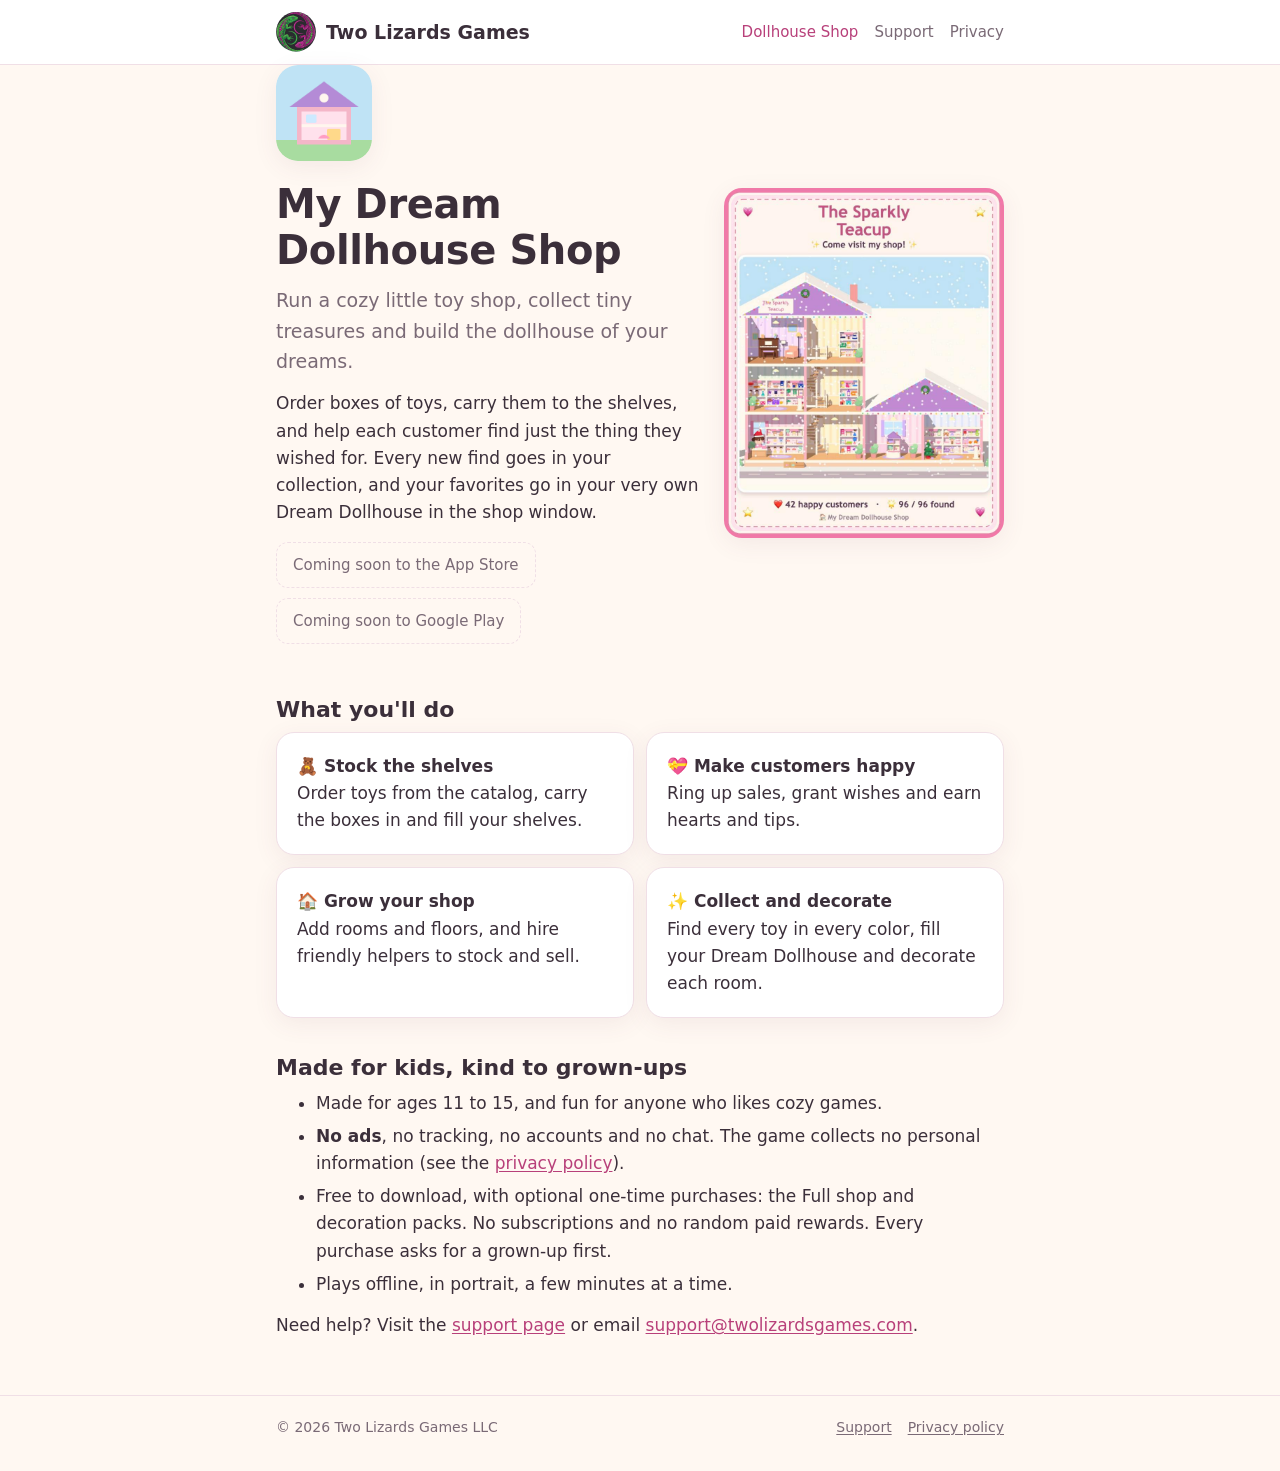
==== dollhouse-shop/index.html @ 4b40ef6c "Studio site: home, My Dream Dollhouse Shop, privacy policy, support, logo" ====
<!doctype html>
<html lang="en">
<head>
  <meta charset="utf-8">
  <meta name="viewport" content="width=device-width, initial-scale=1">
  <title>My Dream Dollhouse Shop</title>
  <meta name="description" content="My Dream Dollhouse Shop: a cozy 3D toy shop game. Stock the shelves, help your customers, collect tiny treasures and build your dream dollhouse.">
  <link rel="stylesheet" href="/style.css">
  <link rel="icon" href="/img/logo.svg" type="image/svg+xml">
</head>
<body>
  <header class="site-head">
    <div class="wrap">
      <a class="brand" href="/"><img src="/img/logo.svg" alt="" width="40" height="40"> Two Lizards Games</a>
      <nav class="site-nav" aria-label="Main">
        <a href="/dollhouse-shop/" aria-current="page">Dollhouse Shop</a>
        <a href="/support/">Support</a>
        <a href="/privacy/">Privacy</a>
      </nav>
    </div>
  </header>

  <main class="wrap">
    <section class="hero">
      <div class="hero-text">
        <img class="app-icon" src="/img/dollhouse-shop-icon.png" alt="My Dream Dollhouse Shop app icon" width="96" height="96">
        <h1>My Dream Dollhouse Shop</h1>
        <p class="lead">Run a cozy little toy shop, collect tiny treasures and build the dollhouse of your dreams.</p>
        <p>Order boxes of toys, carry them to the shelves, and help each customer find just the thing they wished for.
          Every new find goes in your collection, and your favorites go in your very own Dream Dollhouse in the shop window.</p>
        <div class="badges" aria-label="Where to get it">
          <span class="badge">Coming soon to the App Store</span>
          <span class="badge">Coming soon to Google Play</span>
        </div>
      </div>
      <img class="shot" src="/img/dollhouse-shop-house.jpg" alt="A player's shop: a cozy three-story toy shop full of shelves of toys, with a piano room, spiral stairs and Christmas lights" width="800" height="1000">
    </section>

    <h2>What you'll do</h2>
    <ul class="features">
      <li class="card"><b>🧸 Stock the shelves</b>Order toys from the catalog, carry the boxes in and fill your shelves.</li>
      <li class="card"><b>💝 Make customers happy</b>Ring up sales, grant wishes and earn hearts and tips.</li>
      <li class="card"><b>🏠 Grow your shop</b>Add rooms and floors, and hire friendly helpers to stock and sell.</li>
      <li class="card"><b>✨ Collect and decorate</b>Find every toy in every color, fill your Dream Dollhouse and decorate each room.</li>
    </ul>

    <h2>Made for kids, kind to grown-ups</h2>
    <ul>
      <li>Made for ages 11 to 15, and fun for anyone who likes cozy games.</li>
      <li><b>No ads</b>, no tracking, no accounts and no chat. The game collects no personal information
        (see the <a href="/privacy/">privacy policy</a>).</li>
      <li>Free to download, with optional one-time purchases: the Full shop and decoration packs.
        No subscriptions and no random paid rewards. Every purchase asks for a grown-up first.</li>
      <li>Plays offline, in portrait, a few minutes at a time.</li>
    </ul>

    <p>Need help? Visit the <a href="/support/">support page</a> or email <a href="mailto:support@twolizardsgames.com">support@twolizardsgames.com</a>.</p>
  </main>

  <footer class="site-foot">
    <div class="wrap">
      <span>© 2026 Two Lizards Games LLC</span>
      <nav aria-label="Footer"><a href="/support/">Support</a><a href="/privacy/">Privacy policy</a></nav>
    </div>
  </footer>
</body>
</html>
---- style.css ----
/* Two Lizards Games: one stylesheet for every page. Plain CSS, no build step, no web fonts (nothing loads from
   another site, so visitors' browsers never talk to anyone but GitHub Pages). */

:root {
  --bg: #fff8f2;
  --card: #ffffff;
  --text: #3b2f3a;
  --muted: #7a6a76;
  --line: #f0dfe6;
  --pink: #e86fa8;
  --pink-ink: #b8407a;
  --mint: #9fe0c8;
  --mint-soft: #e3f7ef;
  --lizard: #5fae6e;
  --shadow: 0 6px 24px rgba(120, 60, 90, 0.08);
  --radius: 18px;
  color-scheme: light;
}

@media (prefers-color-scheme: dark) {
  :root:not([data-theme="light"]) {
    --bg: #1f1a22;
    --card: #2a232e;
    --text: #f3e9f0;
    --muted: #b9a9b5;
    --line: #3d3342;
    --pink: #f08cbb;
    --pink-ink: #f6a9cd;
    --mint-soft: #233832;
    --lizard: #7cc78a;
    --shadow: 0 6px 24px rgba(0, 0, 0, 0.3);
    color-scheme: dark;
  }
}

* { box-sizing: border-box; }
img { max-width: 100%; height: auto; }

html { -webkit-text-size-adjust: 100%; }

body {
  margin: 0;
  background: var(--bg);
  color: var(--text);
  font: 17px/1.6 ui-rounded, "SF Pro Rounded", system-ui, -apple-system, "Segoe UI", Roboto, "Helvetica Neue", Arial, sans-serif;
}

a { color: var(--pink-ink); text-underline-offset: 2px; }
a:hover { color: var(--pink); }

.wrap { max-width: 760px; margin: 0 auto; padding: 0 16px; }

/* Header and footer */
.site-head { border-bottom: 1px solid var(--line); background: var(--card); }
.site-head .wrap { display: flex; align-items: center; justify-content: space-between; gap: 12px; padding-top: 12px; padding-bottom: 12px; flex-wrap: wrap; }
.brand { display: flex; align-items: center; gap: 10px; color: var(--text); text-decoration: none; font-weight: 800; font-size: 19px; }
.brand img { width: 40px; height: 40px; flex: none; }
.site-nav { display: flex; gap: 4px 16px; flex-wrap: wrap; font-size: 15px; }
.site-nav a { color: var(--muted); text-decoration: none; padding: 4px 0; }
.site-nav a:hover, .site-nav a[aria-current="page"] { color: var(--pink-ink); }

.site-foot { margin-top: 56px; border-top: 1px solid var(--line); color: var(--muted); font-size: 14px; }
.site-foot .wrap { padding-top: 20px; padding-bottom: 32px; display: flex; flex-wrap: wrap; gap: 8px 20px; justify-content: space-between; }
.site-foot nav { display: flex; gap: 16px; flex-wrap: wrap; }
.site-foot a { color: var(--muted); }

/* Text */
main { padding-top: 32px; }
h1 { font-size: clamp(28px, 6vw, 40px); line-height: 1.15; margin: 0 0 12px; letter-spacing: -0.01em; }
h2 { font-size: 22px; line-height: 1.25; margin: 36px 0 8px; }
h3 { font-size: 18px; margin: 24px 0 4px; }
p, ul, ol { margin: 0 0 14px; }
li { margin-bottom: 6px; }
.lead { font-size: 19px; color: var(--muted); }
.small { font-size: 14px; color: var(--muted); }

/* Blocks */
.card { background: var(--card); border: 1px solid var(--line); border-radius: var(--radius); box-shadow: var(--shadow); padding: 20px; }
.note { background: var(--mint-soft); border-radius: var(--radius); padding: 16px 18px; margin: 20px 0; }
.note p:last-child, .note ul:last-child { margin-bottom: 0; }

.game-card { display: flex; gap: 18px; align-items: center; text-decoration: none; color: var(--text); margin-top: 20px; }
.game-card:hover { border-color: var(--pink); color: var(--text); }
.game-card img { width: 88px; height: 88px; border-radius: 20px; flex: none; }
.game-card h3 { margin: 0 0 2px; }
.game-card p { margin: 0; color: var(--muted); font-size: 15px; }

.studio-art { display: block; width: 100%; border-radius: var(--radius); margin-bottom: 24px; box-shadow: var(--shadow); }

.hero { display: grid; gap: 24px; align-items: center; }
.hero-text img.app-icon { width: 96px; height: 96px; border-radius: 22px; box-shadow: var(--shadow); margin-bottom: 12px; }
.shot { width: 100%; max-width: 320px; justify-self: center; border-radius: 18px; box-shadow: var(--shadow); display: block; }
@media (min-width: 680px) {
  .hero { grid-template-columns: 1fr 280px; }
}

.badges { display: flex; flex-wrap: wrap; gap: 10px; margin: 16px 0; }
.badge { display: inline-block; padding: 10px 16px; border-radius: 12px; border: 1px dashed var(--line); color: var(--muted); font-size: 15px; }

.features { list-style: none; padding: 0; display: grid; gap: 12px; }
@media (min-width: 600px) { .features { grid-template-columns: 1fr 1fr; } }
.features li { margin: 0; }
.features b { display: block; }

.button { display: inline-block; background: var(--pink); color: #fff; text-decoration: none; font-weight: 700; padding: 10px 18px; border-radius: 999px; }
.button:hover { color: #fff; filter: brightness(1.05); }

/* FAQ */
details { background: var(--card); border: 1px solid var(--line); border-radius: 14px; padding: 0 16px; margin: 10px 0; }
details[open] { padding-bottom: 4px; }
summary { cursor: pointer; font-weight: 700; padding: 14px 0; list-style-position: outside; }
summary::marker { color: var(--pink); }

.toc { font-size: 15px; }
.toc ol { padding-left: 20px; }
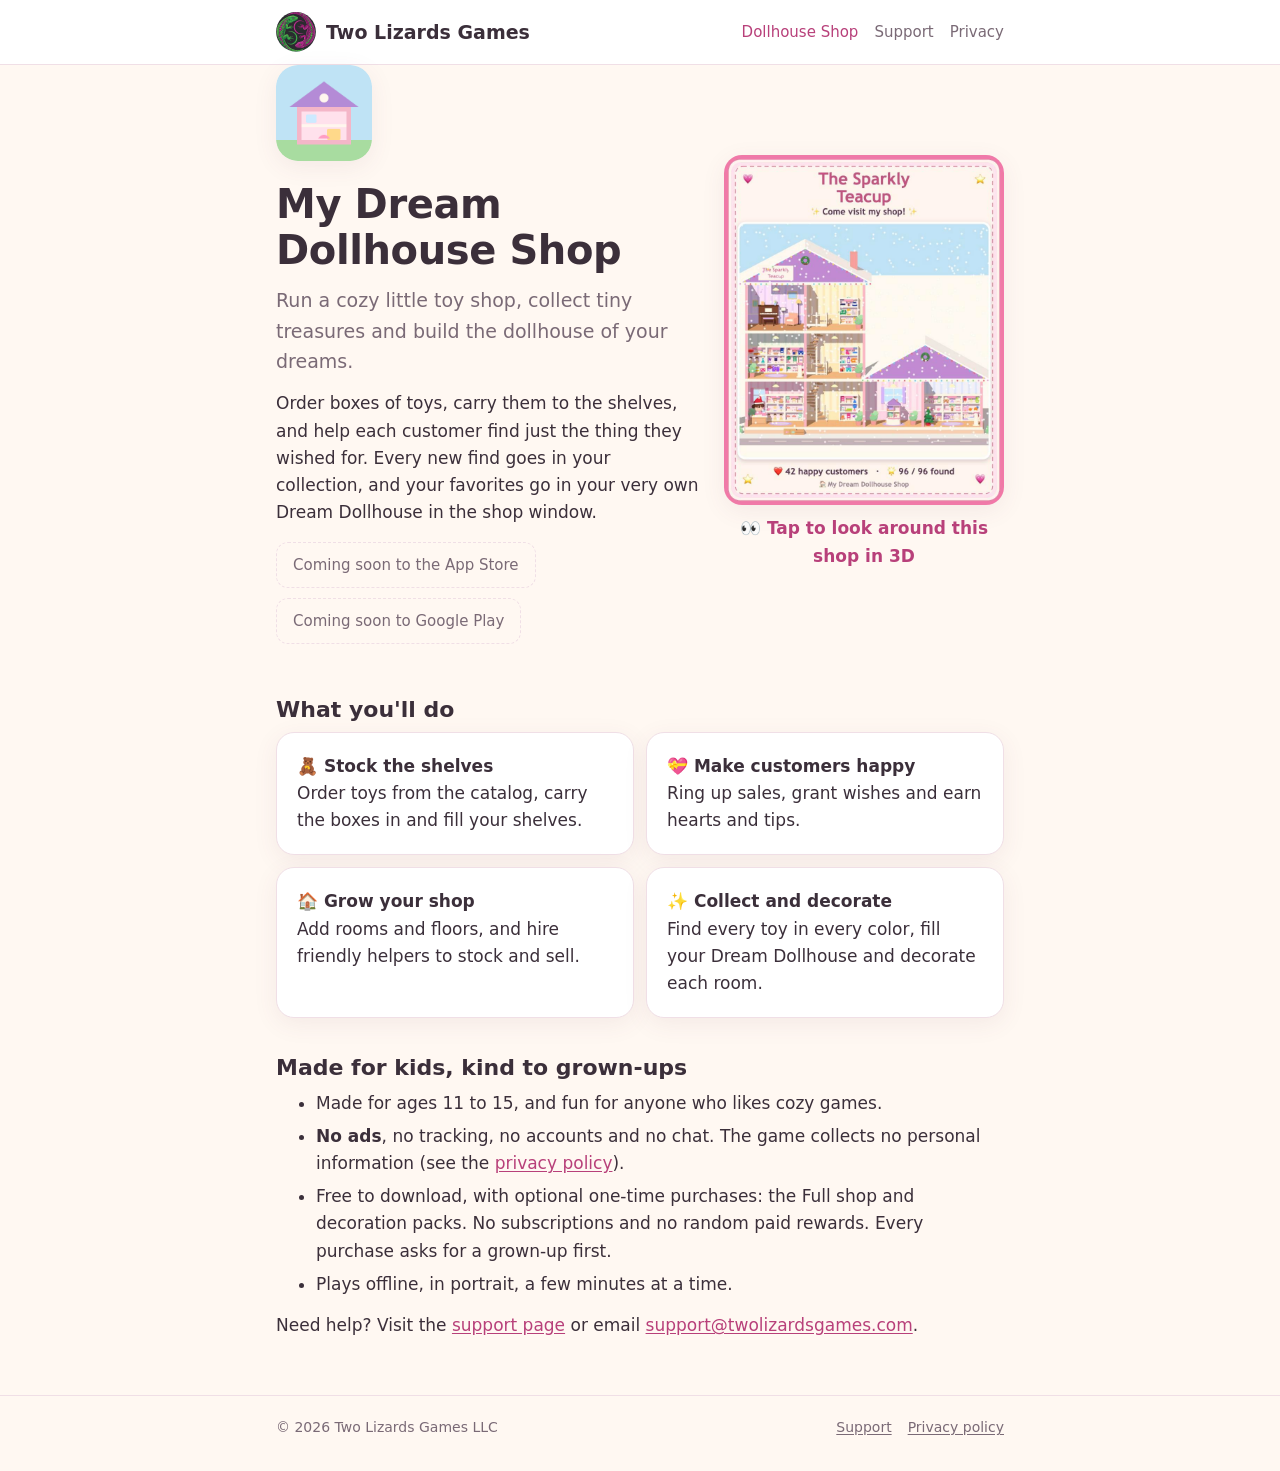
==== commit a5ce8dc1: "Dollhouse Shop page: the picture links to that shop in the 3D visit page" ====
--- a/dollhouse-shop/index.html
+++ b/dollhouse-shop/index.html
@@ -33,7 +33,11 @@
           <span class="badge">Coming soon to Google Play</span>
         </div>
       </div>
-      <img class="shot" src="/img/dollhouse-shop-house.jpg" alt="A player's shop: a cozy three-story toy shop full of shelves of toys, with a piano room, spiral stairs and Christmas lights" width="800" height="1000">
+      <!-- The shop in the picture: the game repo's sample save tests/fixtures/saves/v38.json after the debug panel's Fill shelves, as a share link -->
+      <a class="shot-link" href="/dollhouse-shop/visit/#v1.[base64]">
+        <img class="shot" src="/img/dollhouse-shop-house.jpg" alt="A player's shop: a cozy three-story toy shop full of shelves of toys, with a piano room, spiral stairs and Christmas lights" width="800" height="1000">
+        <span>👀 Tap to look around this shop in 3D</span>
+      </a>
     </section>
 
     <h2>What you'll do</h2>
--- a/style.css
+++ b/style.css
@@ -90,6 +90,8 @@
 .hero { display: grid; gap: 24px; align-items: center; }
 .hero-text img.app-icon { width: 96px; height: 96px; border-radius: 22px; box-shadow: var(--shadow); margin-bottom: 12px; }
 .shot { width: 100%; max-width: 320px; justify-self: center; border-radius: 18px; box-shadow: var(--shadow); display: block; }
+.shot-link { justify-self: center; width: 100%; max-width: 320px; text-align: center; text-decoration: none; font-weight: 600; }
+.shot-link span { display: block; margin-top: 10px; }
 @media (min-width: 680px) {
   .hero { grid-template-columns: 1fr 280px; }
 }
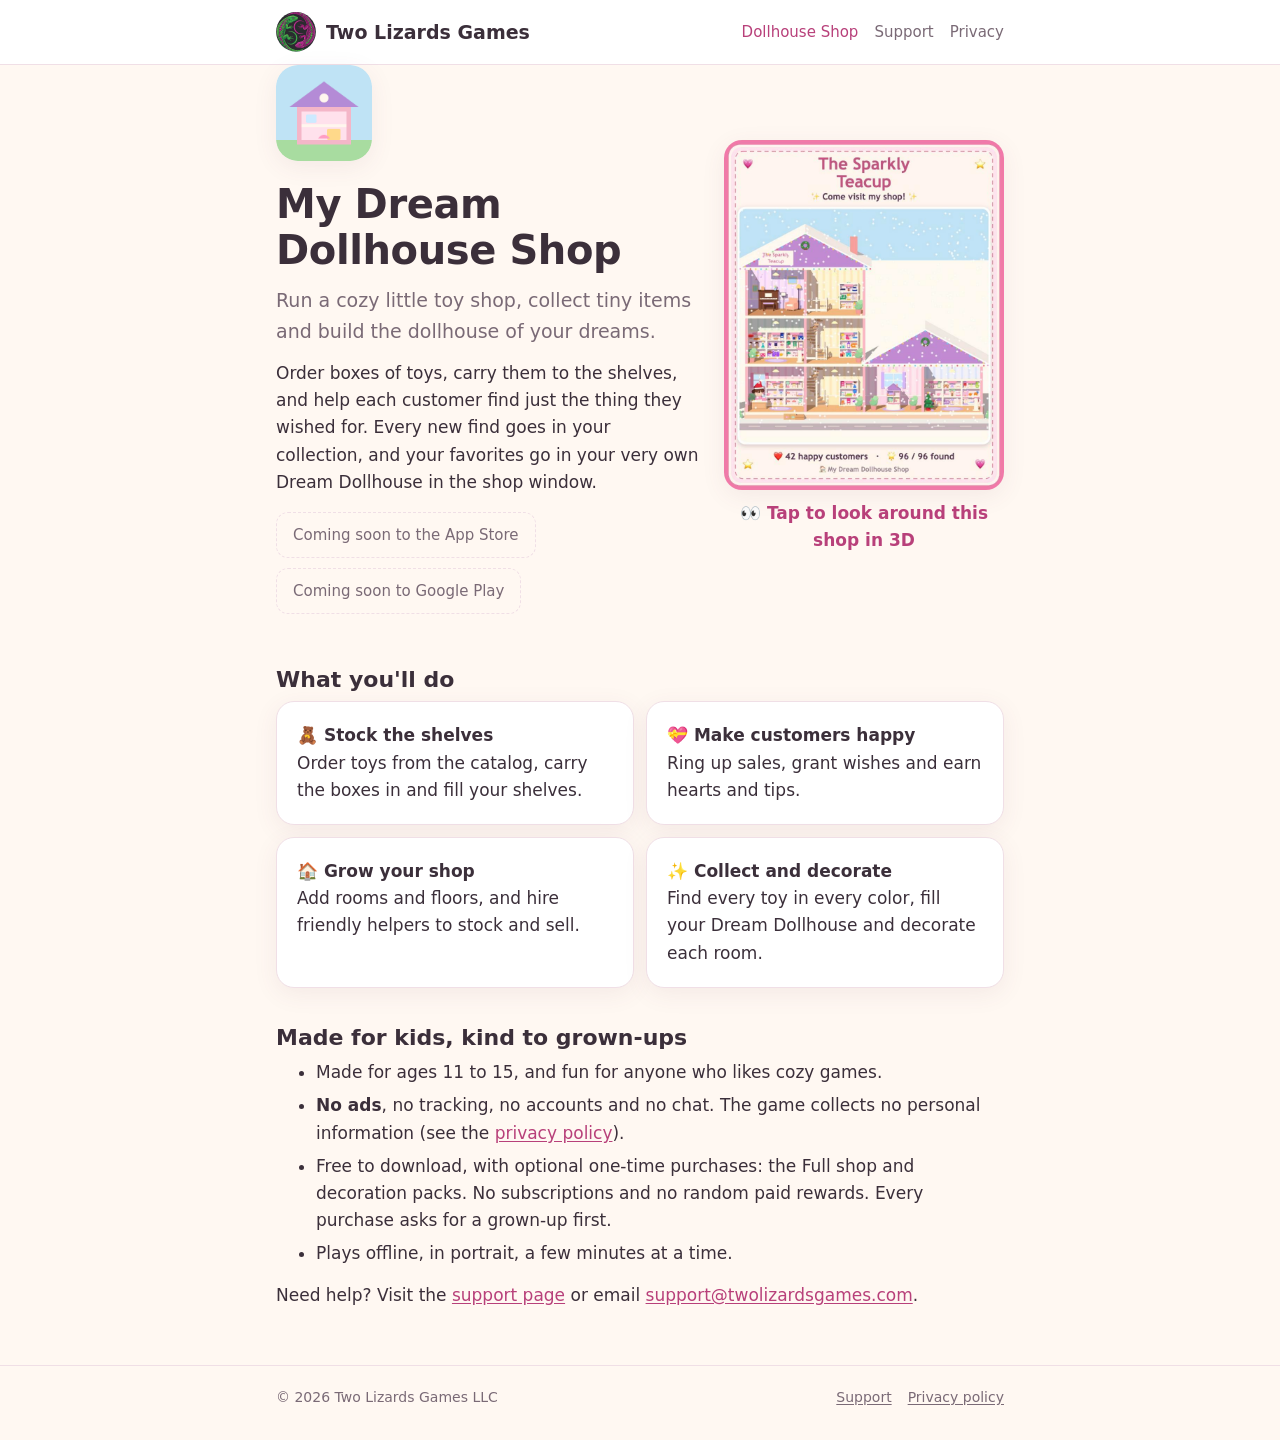
==== commit 77f0d665: "Say items, not treasures (Treasures is an order book page)" ====
--- a/dollhouse-shop/index.html
+++ b/dollhouse-shop/index.html
@@ -4,7 +4,7 @@
   <meta charset="utf-8">
   <meta name="viewport" content="width=device-width, initial-scale=1">
   <title>My Dream Dollhouse Shop</title>
-  <meta name="description" content="My Dream Dollhouse Shop: a cozy 3D toy shop game. Stock the shelves, help your customers, collect tiny treasures and build your dream dollhouse.">
+  <meta name="description" content="My Dream Dollhouse Shop: a cozy 3D toy shop game. Stock the shelves, help your customers, collect tiny items and build your dream dollhouse.">
   <link rel="stylesheet" href="/style.css">
   <link rel="icon" href="/img/logo.svg" type="image/svg+xml">
 </head>
@@ -25,7 +25,7 @@
       <div class="hero-text">
         <img class="app-icon" src="/img/dollhouse-shop-icon.png" alt="My Dream Dollhouse Shop app icon" width="96" height="96">
         <h1>My Dream Dollhouse Shop</h1>
-        <p class="lead">Run a cozy little toy shop, collect tiny treasures and build the dollhouse of your dreams.</p>
+        <p class="lead">Run a cozy little toy shop, collect tiny items and build the dollhouse of your dreams.</p>
         <p>Order boxes of toys, carry them to the shelves, and help each customer find just the thing they wished for.
           Every new find goes in your collection, and your favorites go in your very own Dream Dollhouse in the shop window.</p>
         <div class="badges" aria-label="Where to get it">
@@ -52,7 +52,7 @@
     <ul>
       <li>Made for ages 11 to 15, and fun for anyone who likes cozy games.</li>
       <li><b>No ads</b>, no tracking, no accounts and no chat. The game collects no personal information
-        (see the <a href="/privacy/">privacy policy</a>).</li>
+        (see the <a href="/dollhouse-shop/privacy/">privacy policy</a>).</li>
       <li>Free to download, with optional one-time purchases: the Full shop and decoration packs.
         No subscriptions and no random paid rewards. Every purchase asks for a grown-up first.</li>
       <li>Plays offline, in portrait, a few minutes at a time.</li>
@@ -64,7 +64,7 @@
   <footer class="site-foot">
     <div class="wrap">
       <span>© 2026 Two Lizards Games LLC</span>
-      <nav aria-label="Footer"><a href="/support/">Support</a><a href="/privacy/">Privacy policy</a></nav>
+      <nav aria-label="Footer"><a href="/support/">Support</a><a href="/dollhouse-shop/privacy/">Privacy policy</a></nav>
     </div>
   </footer>
 </body>
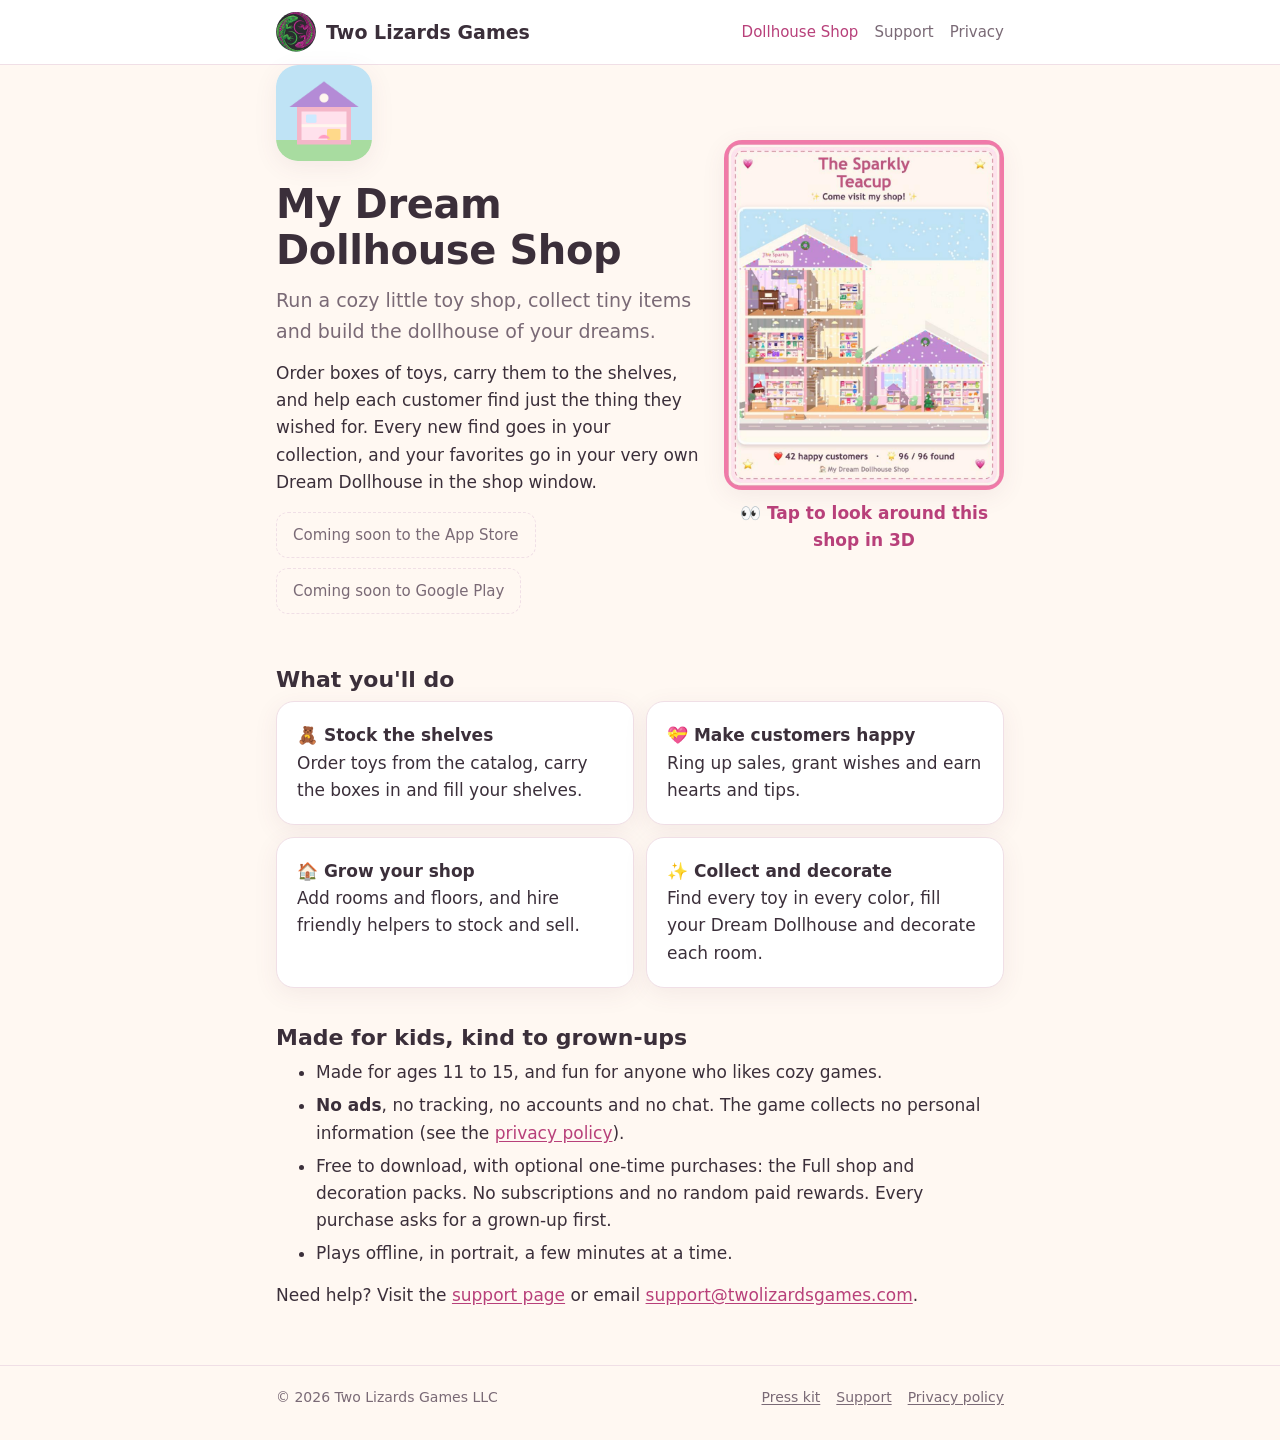
==== commit 9e9abfac: "Press kit page for My Dream Dollhouse Shop, linked from the game page's footer" ====
--- a/dollhouse-shop/index.html
+++ b/dollhouse-shop/index.html
@@ -64,7 +64,7 @@
   <footer class="site-foot">
     <div class="wrap">
       <span>© 2026 Two Lizards Games LLC</span>
-      <nav aria-label="Footer"><a href="/support/">Support</a><a href="/dollhouse-shop/privacy/">Privacy policy</a></nav>
+      <nav aria-label="Footer"><a href="/dollhouse-shop/press/">Press kit</a><a href="/support/">Support</a><a href="/dollhouse-shop/privacy/">Privacy policy</a></nav>
     </div>
   </footer>
 </body>
--- a/style.css
+++ b/style.css
@@ -115,3 +115,17 @@
 
 .toc { font-size: 15px; }
 .toc ol { padding-left: 20px; }
+
+/* Press kit */
+.facts { width: 100%; border-collapse: collapse; font-size: 16px; }
+.facts th, .facts td { text-align: left; vertical-align: top; padding: 8px 10px 8px 0; border-bottom: 1px solid var(--line); }
+.facts th { width: 34%; color: var(--muted); font-weight: 600; }
+.gallery { list-style: none; padding: 0; display: grid; grid-template-columns: repeat(2, 1fr); gap: 12px; }
+@media (min-width: 600px) { .gallery { grid-template-columns: repeat(4, 1fr); } }
+.gallery.wide { grid-template-columns: 1fr; }
+@media (min-width: 600px) { .gallery.wide { grid-template-columns: 1fr 1fr; } }
+.gallery li { margin: 0; }
+.gallery a { display: block; text-decoration: none; font-size: 13px; color: var(--muted); }
+.gallery img { display: block; width: 100%; border-radius: 12px; box-shadow: var(--shadow); margin-bottom: 6px; }
+.clip { display: block; width: 100%; height: auto; aspect-ratio: 16 / 9; border-radius: var(--radius); box-shadow: var(--shadow); background: var(--card); }
+.copy { background: var(--card); border: 1px solid var(--line); border-radius: 14px; padding: 14px 16px; margin: 0 0 14px; }
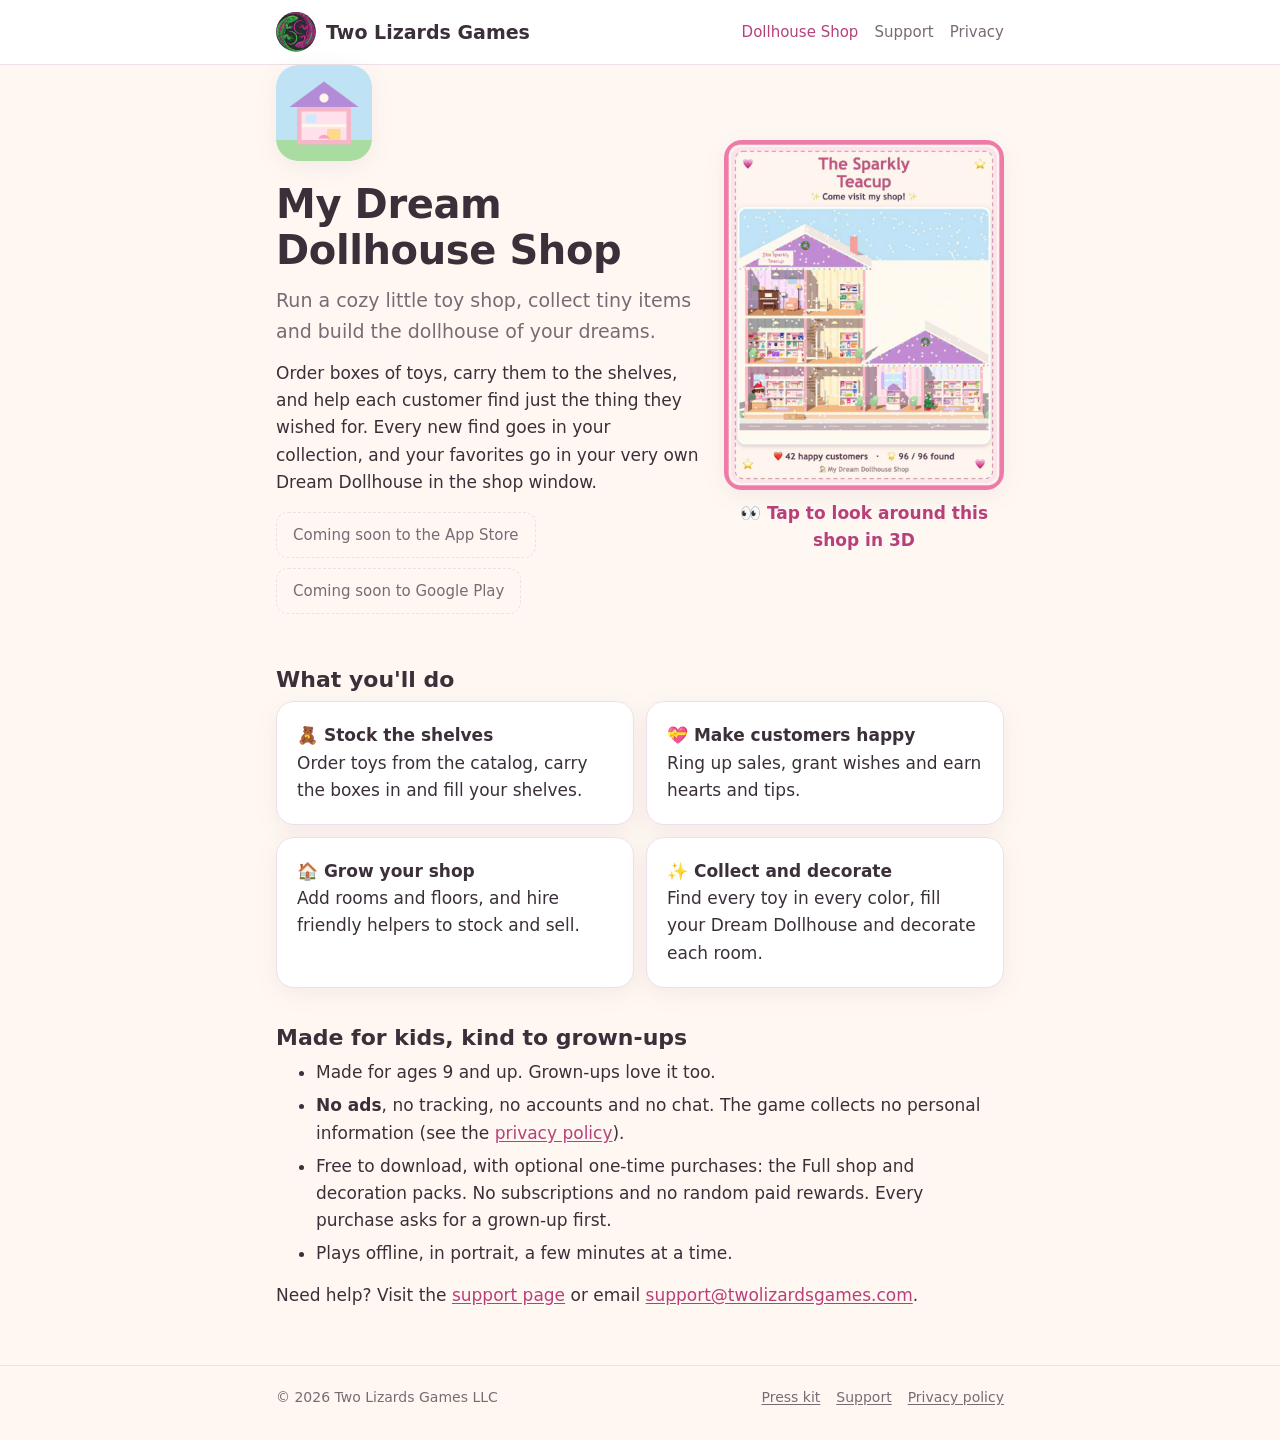
==== commit b5837f3a: "Dollhouse Shop: made for ages 9 and up" ====
--- a/dollhouse-shop/index.html
+++ b/dollhouse-shop/index.html
@@ -50,7 +50,7 @@
 
     <h2>Made for kids, kind to grown-ups</h2>
     <ul>
-      <li>Made for ages 11 to 15, and fun for anyone who likes cozy games.</li>
+      <li>Made for ages 9 and up. Grown-ups love it too.</li>
       <li><b>No ads</b>, no tracking, no accounts and no chat. The game collects no personal information
         (see the <a href="/dollhouse-shop/privacy/">privacy policy</a>).</li>
       <li>Free to download, with optional one-time purchases: the Full shop and decoration packs.
